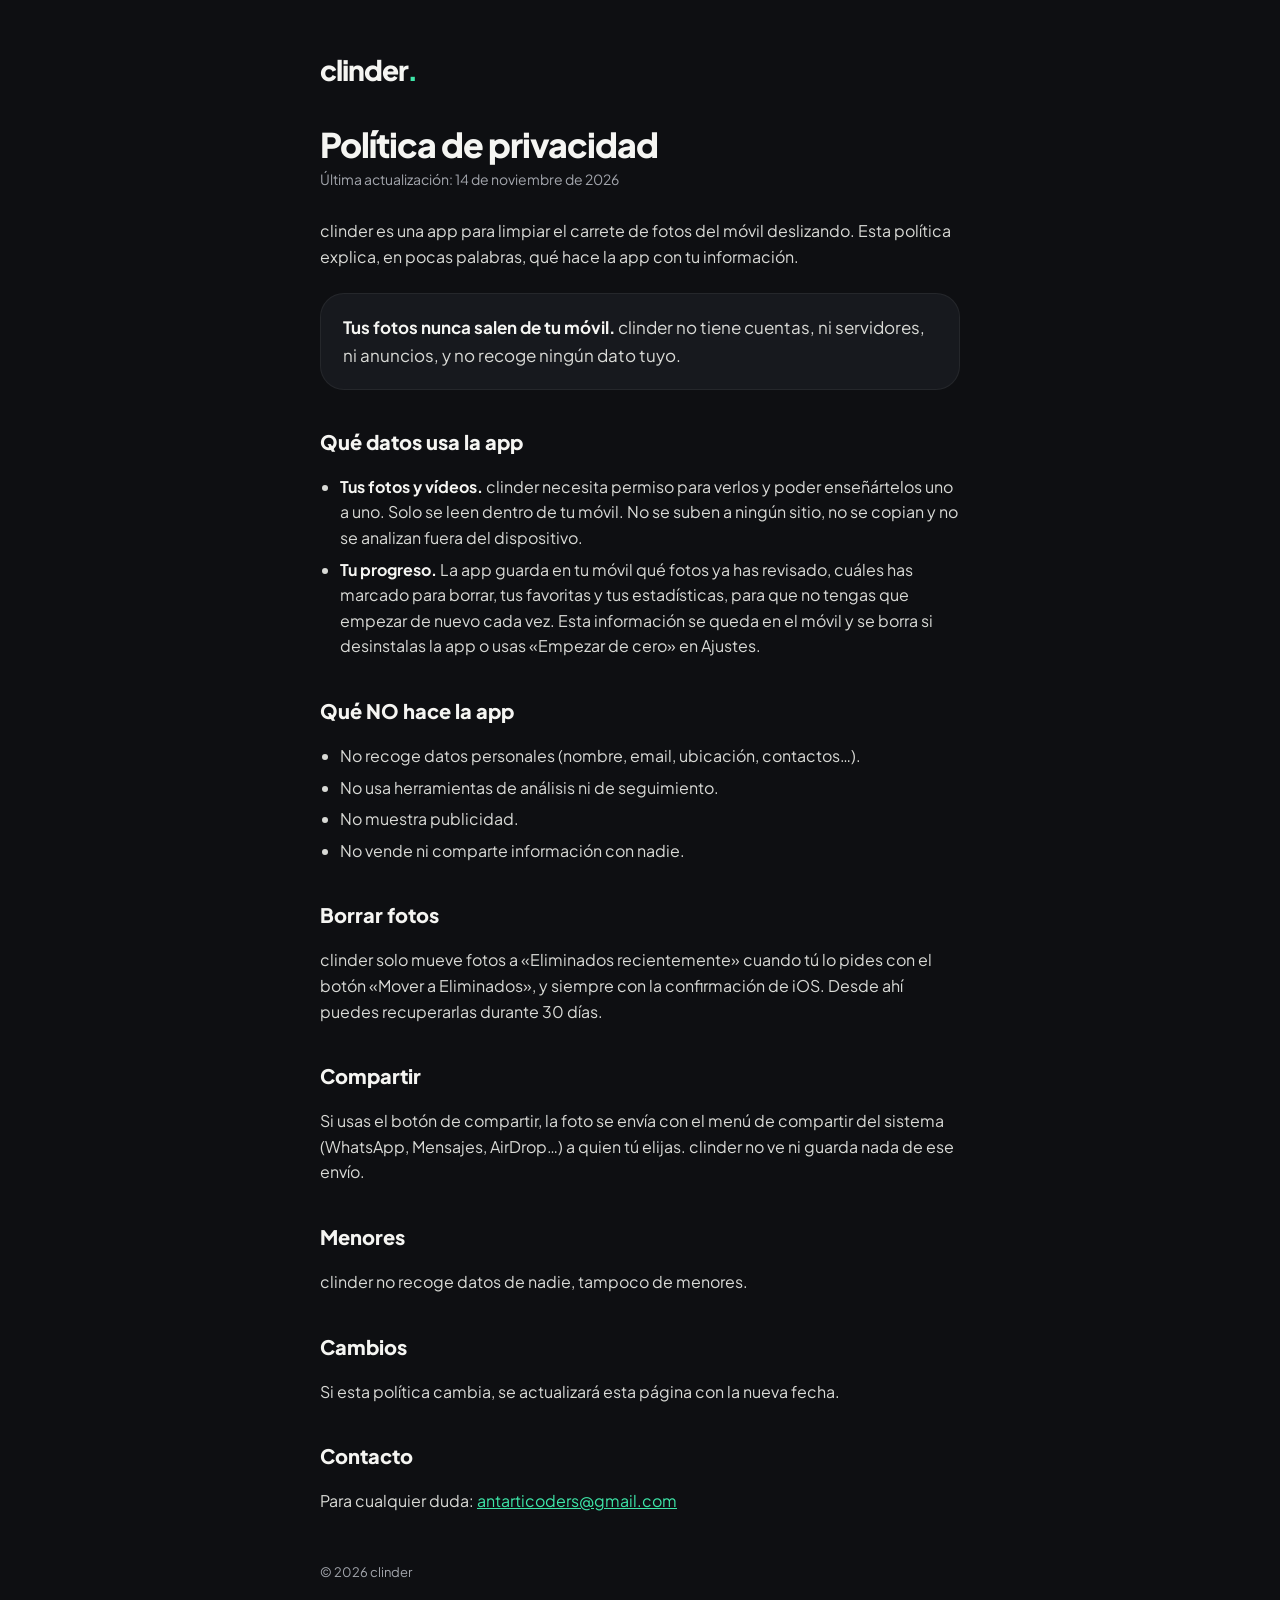
==== index.html @ 4c741d46 "Política de privacidad de clinder" ====
<!doctype html>
<html lang="es">
<head>
<meta charset="utf-8">
<meta name="viewport" content="width=device-width, initial-scale=1">
<title>Política de privacidad · clinder</title>
<meta name="description" content="Política de privacidad de clinder: tus fotos nunca salen de tu móvil.">
<link rel="preconnect" href="https://fonts.googleapis.com">
<link rel="preconnect" href="https://fonts.gstatic.com" crossorigin>
<link href="https://fonts.googleapis.com/css2?family=Plus+Jakarta+Sans:wght@400;500;600;800&display=swap" rel="stylesheet">
<style>
  :root {
    --bg: #0E0F12; --surface: #17191E; --text: #F5F5F2; --dim: #A3A6AD; --accent: #3EE6A8;
  }
  * { box-sizing: border-box; }
  body {
    margin: 0; background: var(--bg); color: var(--text);
    font-family: 'Plus Jakarta Sans', -apple-system, system-ui, sans-serif;
    line-height: 1.6; -webkit-font-smoothing: antialiased;
  }
  main { max-width: 680px; margin: 0 auto; padding: 48px 20px 80px; }
  .logo { font-weight: 800; font-size: 28px; letter-spacing: -1px; }
  .logo span { color: var(--accent); }
  h1 { font-weight: 800; font-size: 34px; letter-spacing: -1px; line-height: 1.15; margin: 32px 0 4px; }
  .date { color: var(--dim); font-size: 14px; margin: 0 0 28px; }
  h2 { font-weight: 800; font-size: 20px; margin: 36px 0 8px; }
  p, li { color: #D9DAD6; font-size: 16px; }
  ul { padding-left: 20px; }
  li { margin: 6px 0; }
  strong { color: var(--text); }
  .summary {
    background: var(--surface); border-radius: 24px; padding: 20px 22px; margin: 24px 0;
    border: 1px solid rgba(255,255,255,0.06);
  }
  .summary p { margin: 0; font-size: 17px; }
  a { color: var(--accent); }
  footer { margin-top: 48px; color: var(--dim); font-size: 13px; }
</style>
</head>
<body>
<main>
  <div class="logo">clinder<span>.</span></div>

  <h1>Política de privacidad</h1>
  <p class="date">Última actualización: 14 de noviembre de 2026</p>

  <p>clinder es una app para limpiar el carrete de fotos del móvil deslizando. Esta política explica, en pocas palabras, qué hace la app con tu información.</p>

  <div class="summary">
    <p><strong>Tus fotos nunca salen de tu móvil.</strong> clinder no tiene cuentas, ni servidores, ni anuncios, y no recoge ningún dato tuyo.</p>
  </div>

  <h2>Qué datos usa la app</h2>
  <ul>
    <li><strong>Tus fotos y vídeos.</strong> clinder necesita permiso para verlos y poder enseñártelos uno a uno. Solo se leen dentro de tu móvil. No se suben a ningún sitio, no se copian y no se analizan fuera del dispositivo.</li>
    <li><strong>Tu progreso.</strong> La app guarda en tu móvil qué fotos ya has revisado, cuáles has marcado para borrar, tus favoritas y tus estadísticas, para que no tengas que empezar de nuevo cada vez. Esta información se queda en el móvil y se borra si desinstalas la app o usas «Empezar de cero» en Ajustes.</li>
  </ul>

  <h2>Qué NO hace la app</h2>
  <ul>
    <li>No recoge datos personales (nombre, email, ubicación, contactos…).</li>
    <li>No usa herramientas de análisis ni de seguimiento.</li>
    <li>No muestra publicidad.</li>
    <li>No vende ni comparte información con nadie.</li>
  </ul>

  <h2>Borrar fotos</h2>
  <p>clinder solo mueve fotos a «Eliminados recientemente» cuando tú lo pides con el botón «Mover a Eliminados», y siempre con la confirmación de iOS. Desde ahí puedes recuperarlas durante 30 días.</p>

  <h2>Compartir</h2>
  <p>Si usas el botón de compartir, la foto se envía con el menú de compartir del sistema (WhatsApp, Mensajes, AirDrop…) a quien tú elijas. clinder no ve ni guarda nada de ese envío.</p>

  <h2>Menores</h2>
  <p>clinder no recoge datos de nadie, tampoco de menores.</p>

  <h2>Cambios</h2>
  <p>Si esta política cambia, se actualizará esta página con la nueva fecha.</p>

  <h2>Contacto</h2>
  <p>Para cualquier duda: <a href="mailto:antarticoders@gmail.com">antarticoders@gmail.com</a></p>

  <footer>© 2026 clinder</footer>
</main>
</body>
</html>
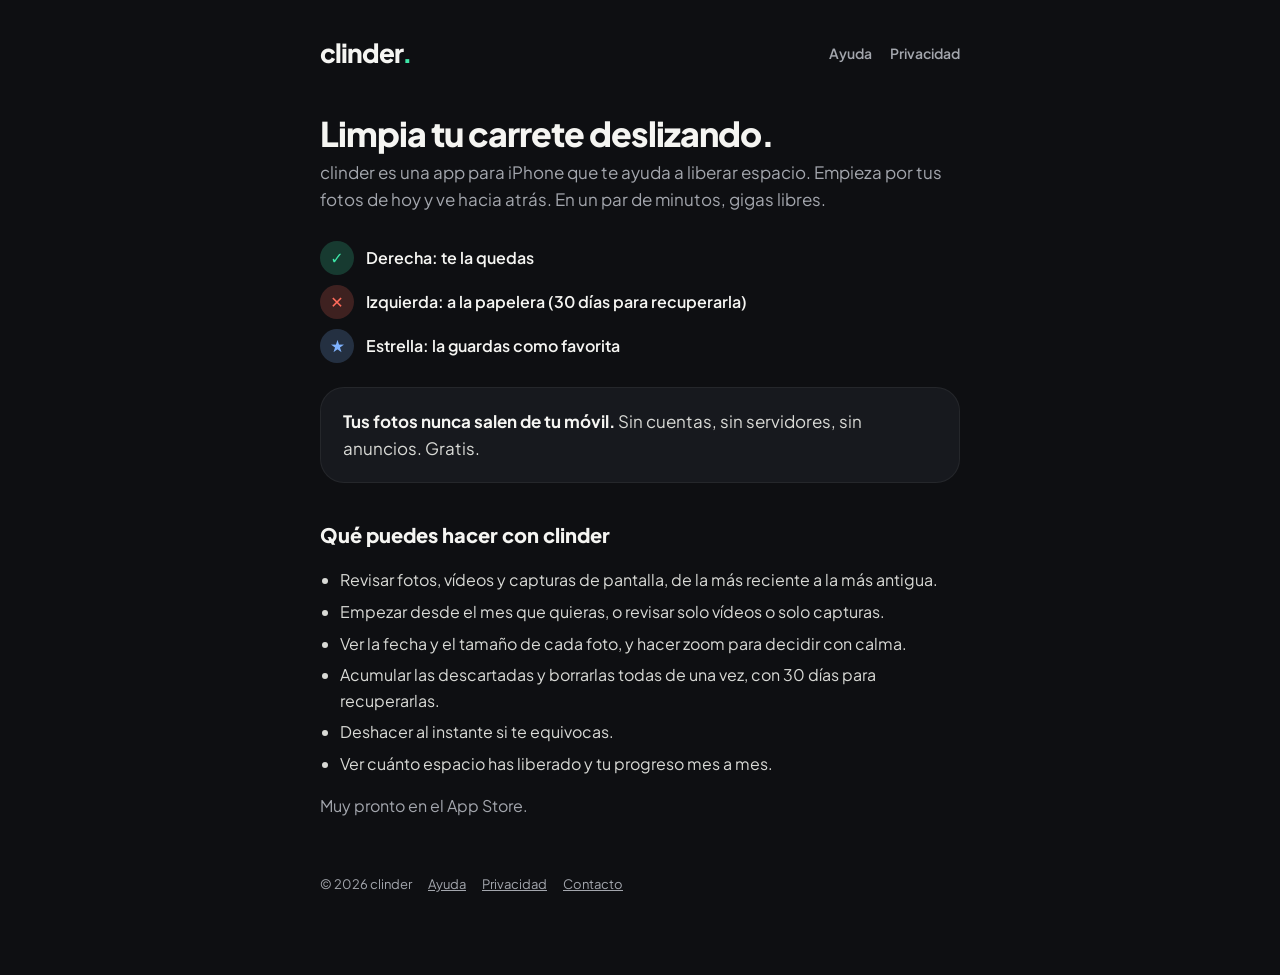
==== commit f46f3254: "Web de clinder: portada, ayuda y privacidad" ====
--- a/index.html
+++ b/index.html
@@ -3,83 +3,54 @@
 <head>
 <meta charset="utf-8">
 <meta name="viewport" content="width=device-width, initial-scale=1">
-<title>Política de privacidad · clinder</title>
-<meta name="description" content="Política de privacidad de clinder: tus fotos nunca salen de tu móvil.">
+<title>clinder · Limpia tu carrete deslizando</title>
+<meta name="description" content="clinder es una app para iPhone que te ayuda a liberar espacio limpiando tu carrete de fotos y vídeos deslizando: derecha para quedártela, izquierda para borrarla. Gratis, sin anuncios y 100 % privada.">
 <link rel="preconnect" href="https://fonts.googleapis.com">
 <link rel="preconnect" href="https://fonts.gstatic.com" crossorigin>
-<link href="https://fonts.googleapis.com/css2?family=Plus+Jakarta+Sans:wght@400;500;600;800&display=swap" rel="stylesheet">
-<style>
-  :root {
-    --bg: #0E0F12; --surface: #17191E; --text: #F5F5F2; --dim: #A3A6AD; --accent: #3EE6A8;
-  }
-  * { box-sizing: border-box; }
-  body {
-    margin: 0; background: var(--bg); color: var(--text);
-    font-family: 'Plus Jakarta Sans', -apple-system, system-ui, sans-serif;
-    line-height: 1.6; -webkit-font-smoothing: antialiased;
-  }
-  main { max-width: 680px; margin: 0 auto; padding: 48px 20px 80px; }
-  .logo { font-weight: 800; font-size: 28px; letter-spacing: -1px; }
-  .logo span { color: var(--accent); }
-  h1 { font-weight: 800; font-size: 34px; letter-spacing: -1px; line-height: 1.15; margin: 32px 0 4px; }
-  .date { color: var(--dim); font-size: 14px; margin: 0 0 28px; }
-  h2 { font-weight: 800; font-size: 20px; margin: 36px 0 8px; }
-  p, li { color: #D9DAD6; font-size: 16px; }
-  ul { padding-left: 20px; }
-  li { margin: 6px 0; }
-  strong { color: var(--text); }
-  .summary {
-    background: var(--surface); border-radius: 24px; padding: 20px 22px; margin: 24px 0;
-    border: 1px solid rgba(255,255,255,0.06);
-  }
-  .summary p { margin: 0; font-size: 17px; }
-  a { color: var(--accent); }
-  footer { margin-top: 48px; color: var(--dim); font-size: 13px; }
-</style>
+<link href="https://fonts.googleapis.com/css2?family=Plus+Jakarta+Sans:wght@400;500;600;700;800&display=swap" rel="stylesheet">
+<link rel="stylesheet" href="style.css">
 </head>
 <body>
 <main>
-  <div class="logo">clinder<span>.</span></div>
+  <nav>
+    <a class="logo" href="./">clinder<span>.</span></a>
+    <div class="links">
+      <a href="soporte/">Ayuda</a>
+      <a href="privacidad/">Privacidad</a>
+    </div>
+  </nav>
 
-  <h1>Política de privacidad</h1>
-  <p class="date">Última actualización: 14 de noviembre de 2026</p>
+  <h1>Limpia tu carrete deslizando.</h1>
+  <p class="lead">clinder es una app para iPhone que te ayuda a liberar espacio. Empieza por tus fotos de hoy y ve hacia atrás. En un par de minutos, gigas libres.</p>
 
-  <p>clinder es una app para limpiar el carrete de fotos del móvil deslizando. Esta política explica, en pocas palabras, qué hace la app con tu información.</p>
-
-  <div class="summary">
-    <p><strong>Tus fotos nunca salen de tu móvil.</strong> clinder no tiene cuentas, ni servidores, ni anuncios, y no recoge ningún dato tuyo.</p>
+  <div class="rules">
+    <div class="rule"><span class="dot" style="background:#3EE6A833;color:#3EE6A8">✓</span> Derecha: te la quedas</div>
+    <div class="rule"><span class="dot" style="background:#FF6B5B33;color:#FF6B5B">✕</span> Izquierda: a la papelera (30 días para recuperarla)</div>
+    <div class="rule"><span class="dot" style="background:#7FB2FF33;color:#7FB2FF">★</span> Estrella: la guardas como favorita</div>
   </div>
 
-  <h2>Qué datos usa la app</h2>
+  <div class="card">
+    <p><strong>Tus fotos nunca salen de tu móvil.</strong> Sin cuentas, sin servidores, sin anuncios. Gratis.</p>
+  </div>
+
+  <h2>Qué puedes hacer con clinder</h2>
   <ul>
-    <li><strong>Tus fotos y vídeos.</strong> clinder necesita permiso para verlos y poder enseñártelos uno a uno. Solo se leen dentro de tu móvil. No se suben a ningún sitio, no se copian y no se analizan fuera del dispositivo.</li>
-    <li><strong>Tu progreso.</strong> La app guarda en tu móvil qué fotos ya has revisado, cuáles has marcado para borrar, tus favoritas y tus estadísticas, para que no tengas que empezar de nuevo cada vez. Esta información se queda en el móvil y se borra si desinstalas la app o usas «Empezar de cero» en Ajustes.</li>
+    <li>Revisar fotos, vídeos y capturas de pantalla, de la más reciente a la más antigua.</li>
+    <li>Empezar desde el mes que quieras, o revisar solo vídeos o solo capturas.</li>
+    <li>Ver la fecha y el tamaño de cada foto, y hacer zoom para decidir con calma.</li>
+    <li>Acumular las descartadas y borrarlas todas de una vez, con 30 días para recuperarlas.</li>
+    <li>Deshacer al instante si te equivocas.</li>
+    <li>Ver cuánto espacio has liberado y tu progreso mes a mes.</li>
   </ul>
 
-  <h2>Qué NO hace la app</h2>
-  <ul>
-    <li>No recoge datos personales (nombre, email, ubicación, contactos…).</li>
-    <li>No usa herramientas de análisis ni de seguimiento.</li>
-    <li>No muestra publicidad.</li>
-    <li>No vende ni comparte información con nadie.</li>
-  </ul>
+  <p style="color:var(--dim)">Muy pronto en el App Store.</p>
 
-  <h2>Borrar fotos</h2>
-  <p>clinder solo mueve fotos a «Eliminados recientemente» cuando tú lo pides con el botón «Mover a Eliminados», y siempre con la confirmación de iOS. Desde ahí puedes recuperarlas durante 30 días.</p>
-
-  <h2>Compartir</h2>
-  <p>Si usas el botón de compartir, la foto se envía con el menú de compartir del sistema (WhatsApp, Mensajes, AirDrop…) a quien tú elijas. clinder no ve ni guarda nada de ese envío.</p>
-
-  <h2>Menores</h2>
-  <p>clinder no recoge datos de nadie, tampoco de menores.</p>
-
-  <h2>Cambios</h2>
-  <p>Si esta política cambia, se actualizará esta página con la nueva fecha.</p>
-
-  <h2>Contacto</h2>
-  <p>Para cualquier duda: <a href="mailto:antarticoders@gmail.com">antarticoders@gmail.com</a></p>
-
-  <footer>© 2026 clinder</footer>
+  <footer>
+    <span>© 2026 clinder</span>
+    <a href="soporte/">Ayuda</a>
+    <a href="privacidad/">Privacidad</a>
+    <a href="mailto:antarticoders@gmail.com">Contacto</a>
+  </footer>
 </main>
 </body>
 </html>
--- a/style.css
+++ b/style.css
@@ -0,0 +1,78 @@
+:root {
+  --bg: #0E0F12;
+  --surface: #17191E;
+  --surface2: #1F2127;
+  --text: #F5F5F2;
+  --dim: #A3A6AD;
+  --accent: #3EE6A8;
+  --danger: #FF6B5B;
+}
+* { box-sizing: border-box; }
+body {
+  margin: 0;
+  background: var(--bg);
+  color: var(--text);
+  font-family: 'Plus Jakarta Sans', -apple-system, system-ui, sans-serif;
+  line-height: 1.6;
+  -webkit-font-smoothing: antialiased;
+}
+main { max-width: 680px; margin: 0 auto; padding: 32px 20px 80px; }
+nav { display: flex; align-items: center; justify-content: space-between; gap: 16px; flex-wrap: wrap; }
+nav .links { display: flex; gap: 18px; font-size: 14px; font-weight: 600; }
+nav .links a { color: var(--dim); text-decoration: none; }
+nav .links a[aria-current="page"] { color: var(--text); }
+.logo { font-weight: 800; font-size: 26px; letter-spacing: -1px; color: var(--text); text-decoration: none; }
+.logo span { color: var(--accent); }
+h1 { font-weight: 800; font-size: 34px; letter-spacing: -1px; line-height: 1.15; margin: 40px 0 6px; }
+.lead { color: var(--dim); font-size: 17px; margin: 0 0 28px; }
+.date { color: var(--dim); font-size: 14px; margin: 0 0 28px; }
+h2 { font-weight: 800; font-size: 20px; margin: 36px 0 10px; }
+p, li { color: #D9DAD6; font-size: 16px; }
+ul { padding-left: 20px; }
+li { margin: 6px 0; }
+strong { color: var(--text); }
+a { color: var(--accent); }
+.card {
+  background: var(--surface);
+  border-radius: 24px;
+  padding: 20px 22px;
+  margin: 20px 0;
+  border: 1px solid rgba(255, 255, 255, 0.06);
+}
+.card p { margin: 0; font-size: 17px; }
+details {
+  background: var(--surface);
+  border-radius: 20px;
+  margin: 10px 0;
+  border: 1px solid rgba(255, 255, 255, 0.06);
+}
+summary {
+  cursor: pointer;
+  list-style: none;
+  padding: 16px 20px;
+  font-weight: 600;
+  font-size: 16px;
+  display: flex;
+  justify-content: space-between;
+  gap: 12px;
+}
+summary::-webkit-details-marker { display: none; }
+summary::after { content: '+'; color: var(--accent); font-weight: 800; }
+details[open] summary::after { content: '–'; }
+details > div { padding: 0 20px 16px; }
+details > div p { margin: 0 0 8px; }
+.button {
+  display: inline-block;
+  background: var(--accent);
+  color: var(--bg);
+  font-weight: 700;
+  text-decoration: none;
+  padding: 14px 24px;
+  border-radius: 999px;
+  margin-top: 8px;
+}
+.rules { display: grid; gap: 10px; margin: 24px 0; }
+.rule { display: flex; align-items: center; gap: 12px; font-weight: 600; }
+.dot { width: 34px; height: 34px; border-radius: 50%; display: inline-flex; align-items: center; justify-content: center; font-weight: 800; flex-shrink: 0; }
+footer { margin-top: 56px; color: var(--dim); font-size: 13px; display: flex; gap: 16px; flex-wrap: wrap; }
+footer a { color: var(--dim); }
